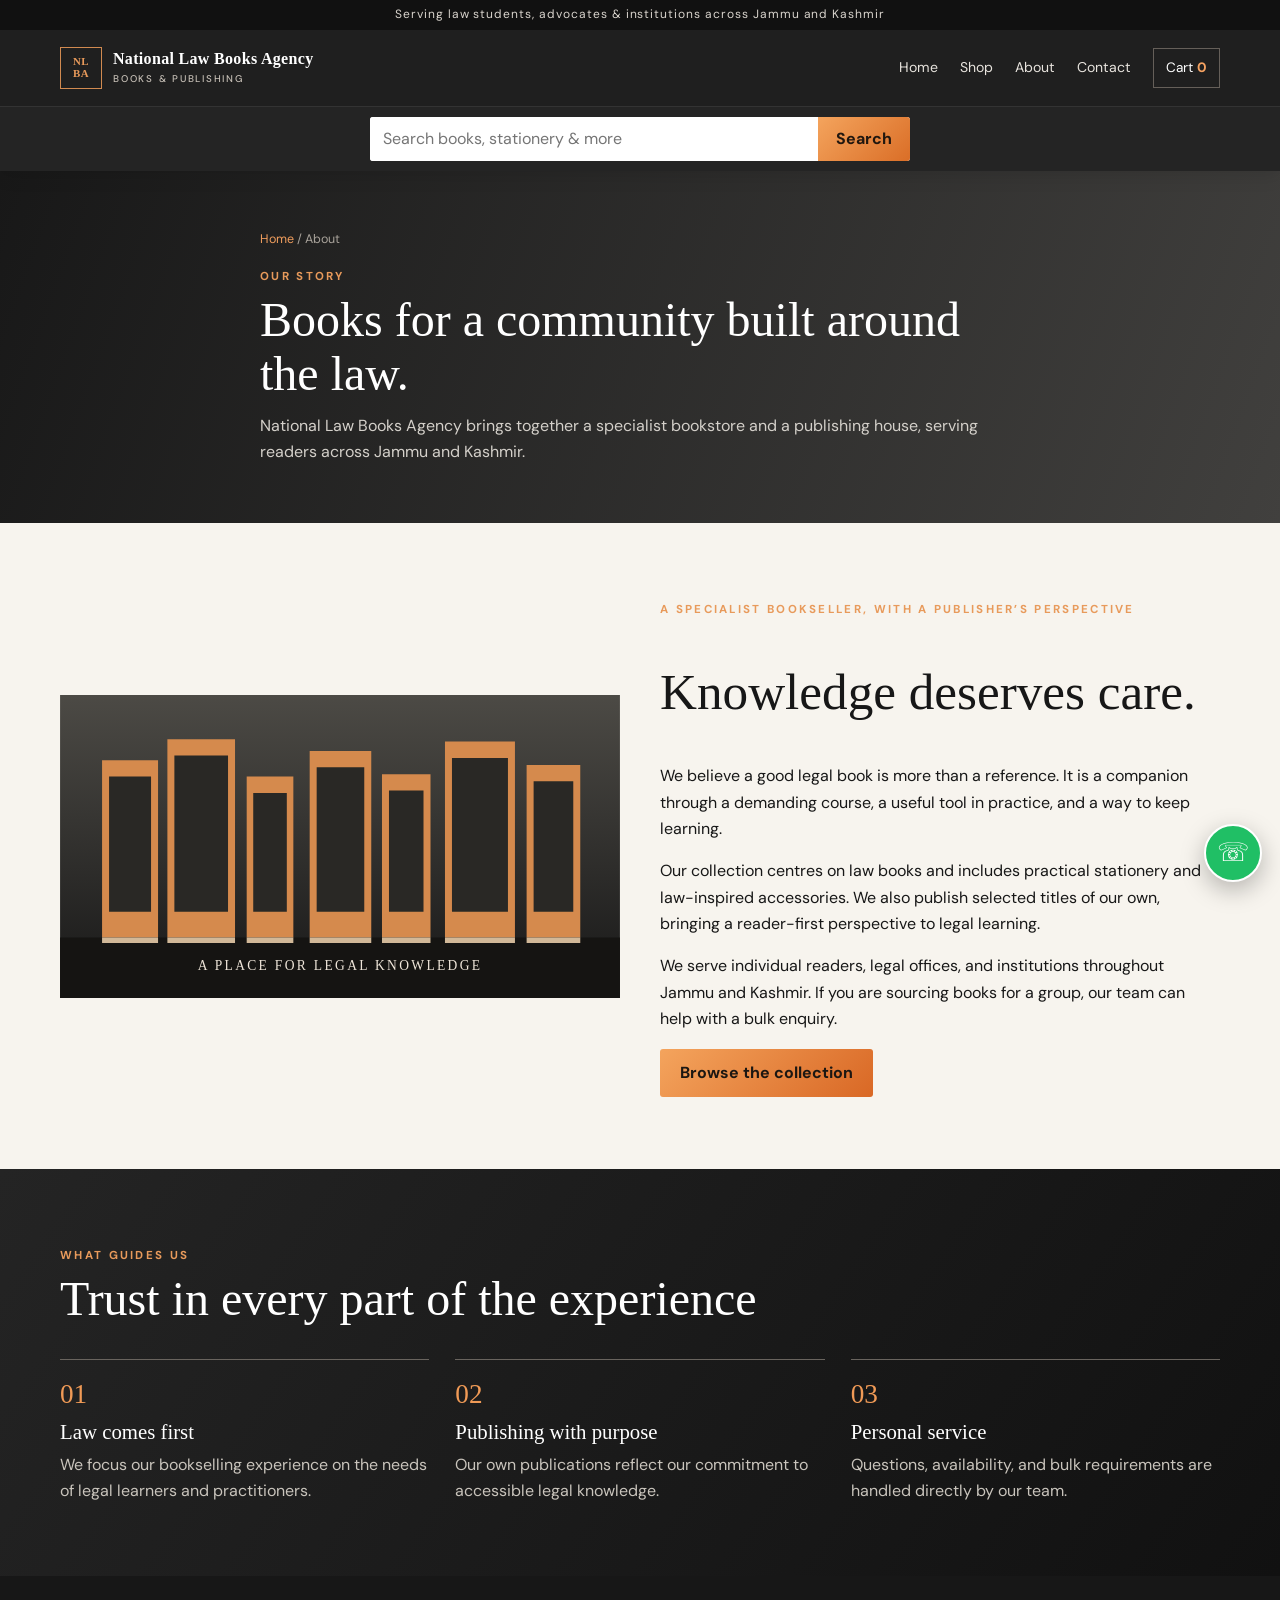
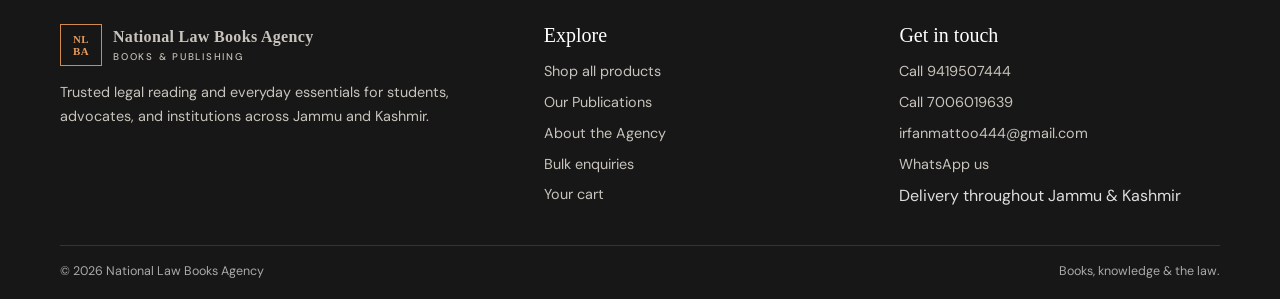
==== about.html @ c714d013 "Initial website commit" ====
<!doctype html><html lang="en"><head><meta charset="utf-8"><meta name="viewport" content="width=device-width,initial-scale=1"><title>About Us | National Law Books Agency</title><meta name="description" content="Learn about National Law Books Agency, a trusted law bookstore and publisher serving students, advocates and institutions in Jammu and Kashmir."><meta property="og:type" content="website"><meta property="og:title" content="About Us | National Law Books Agency"><meta property="og:description" content="A law bookstore and publishing house rooted in service to the legal community of Jammu and Kashmir."><meta property="og:url" content="https://nationallawbooksagency.shop/about.html"><meta property="og:image" content="https://nationallawbooksagency.shop/images/publications-placeholder.svg"><link rel="icon" href="images/mark.svg" type="image/svg+xml"><link rel="preconnect" href="https://fonts.googleapis.com"><link rel="preconnect" href="https://fonts.gstatic.com" crossorigin><link href="https://fonts.googleapis.com/css2?family=DM+Sans:wght@400;500;600;700&display=swap" rel="stylesheet"><link rel="stylesheet" href="css/style.css"><script defer src="js/products.js"></script><script defer src="js/main.js"></script></head><body><a class="skip-link" href="#main">Skip to content</a><header class="site-header"></header><main id="main"><section class="page-hero"><div class="container page-heading"><div class="breadcrumbs"><a href="index.html">Home</a> / About</div><span class="eyebrow">Our story</span><h1>Books for a community built around the law.</h1><p>National Law Books Agency brings together a specialist bookstore and a publishing house, serving readers across Jammu and Kashmir.</p></div></section><section class="section"><div class="container publication-band"><img src="images/library-placeholder.svg" alt="Illustrated law library shelves representing National Law Books Agency" loading="lazy"><div><span class="eyebrow">A specialist bookseller, with a publisher’s perspective</span><h2>Knowledge deserves care.</h2><p>We believe a good legal book is more than a reference. It is a companion through a demanding course, a useful tool in practice, and a way to keep learning.</p><p>Our collection centres on law books and includes practical stationery and law-inspired accessories. We also publish selected titles of our own, bringing a reader-first perspective to legal learning.</p><p>We serve individual readers, legal offices, and institutions throughout Jammu and Kashmir. If you are sourcing books for a group, our team can help with a bulk enquiry.</p><a class="button" href="shop.html">Browse the collection</a></div></div></section><section class="section dark"><div class="container"><div class="section-head"><div><span class="eyebrow">What guides us</span><h2>Trust in every part of the experience</h2></div></div><div class="benefit-grid"><article class="benefit"><span class="number">01</span><h3>Law comes first</h3><p>We focus our bookselling experience on the needs of legal learners and practitioners.</p></article><article class="benefit"><span class="number">02</span><h3>Publishing with purpose</h3><p>Our own publications reflect our commitment to accessible legal knowledge.</p></article><article class="benefit"><span class="number">03</span><h3>Personal service</h3><p>Questions, availability, and bulk requirements are handled directly by our team.</p></article></div></div></section></main><footer class="site-footer"></footer></body></html>
---- css/style.css ----
/* National Law Books Agency — warm, editorial law-library palette */
:root{--ink:#171717;--charcoal:#262626;--mid:#68645e;--paper:#f7f4ee;--white:#fff;--line:#e5ded2;--orange:#e98232;--orange-dark:#c65b1d;--serif:Georgia,'Times New Roman',serif;--sans:'DM Sans',Arial,sans-serif;--shadow:0 14px 38px rgba(32,26,20,.09);--radius:4px}
*{box-sizing:border-box}html{scroll-behavior:smooth}body{margin:0;background:var(--paper);color:var(--ink);font:16px/1.65 var(--sans)}img{max-width:100%;display:block}a{color:inherit;text-decoration:none}button,input,select,textarea{font:inherit}button,a,.button{touch-action:manipulation}.container{width:min(1160px,calc(100% - 36px));margin-inline:auto}.skip-link{position:absolute;left:-999px;top:0}.skip-link:focus{left:10px;z-index:99;background:#fff;padding:10px}.site-header{position:sticky;top:0;z-index:30;background:rgba(24,24,24,.97);color:#fff;box-shadow:0 3px 18px #0002}.topline{background:#111;color:#d9d4cd;font-size:.75rem;letter-spacing:.08em;text-align:center;padding:5px 12px}.nav-wrap{display:flex;align-items:center;gap:22px;min-height:76px}.brand{display:flex;align-items:center;gap:11px;min-width:max-content}.brand-mark{width:42px;height:42px;border:1px solid #d18a50;color:#e89a5b;display:flex;flex-direction:column;align-items:center;justify-content:center;gap:1px;font:700 .68rem/1 var(--serif);letter-spacing:.03em}.brand-name{font:700 1rem/1.15 var(--serif);letter-spacing:.02em}.brand-name small{display:block;font:500 .61rem var(--sans);letter-spacing:.18em;text-transform:uppercase;color:#c5beb5;margin-top:4px}.nav-links{display:flex;align-items:center;gap:22px;margin-left:auto}.nav-links a{font-size:.88rem;color:#e8e4de;transition:color .2s}.nav-links a:hover,.nav-links a[aria-current=page]{color:#f0a05e}.nav-actions{display:flex;gap:12px;align-items:center}.cart-link{border:1px solid #655f59;padding:8px 12px;font-size:.85rem;white-space:nowrap}.cart-count{color:#f6a362;font-weight:700}.menu-toggle{display:none;width:44px;height:44px;background:transparent;border:1px solid #777;color:#fff;font-size:1.4rem}.search-row{background:#242424;padding:10px 0;border-top:1px solid #ffffff12}.search-form{display:flex;max-width:540px;margin:auto;background:#fff;border-radius:3px;overflow:hidden}.search-form input{min-width:0;flex:1;border:0;padding:9px 13px;outline:none}.search-form button{border:0;background:linear-gradient(135deg,#f4a45d,#da6e27);padding:0 18px;font-weight:700;color:#21170f;min-height:44px}.button{min-height:46px;padding:11px 20px;display:inline-flex;justify-content:center;align-items:center;gap:8px;border:0;border-radius:3px;background:linear-gradient(135deg,#f4a45d,#d96825);color:#1c1712;font-weight:700;cursor:pointer;transition:transform .2s,box-shadow .2s,filter .2s}.button:hover{transform:translateY(-2px);box-shadow:0 8px 18px #b45e2c33;filter:saturate(1.08)}.button.secondary{background:transparent;border:1px solid #c9bfb2;color:inherit}.button.dark{background:linear-gradient(135deg,#383838,#171717);color:#fff}.hero{background:linear-gradient(110deg,rgba(15,15,15,.96),rgba(47,45,42,.83)),url('../images/library-placeholder.svg') center/cover;color:#fff;min-height:510px;display:flex;align-items:center}.hero-content{max-width:720px;padding:72px 0}.eyebrow{text-transform:uppercase;letter-spacing:.2em;font-size:.72rem;font-weight:700;color:#e89a5b}.hero h1{font:500 clamp(2.6rem,7vw,5.2rem)/1.04 var(--serif);margin:16px 0 20px;max-width:690px}.hero p{max-width:560px;color:#e1ddd8;font-size:1.05rem}.hero-cta{display:flex;flex-wrap:wrap;gap:12px;margin-top:28px}.hero .secondary{color:#fff;border-color:#ffffff70}.trust-strip{background:#201f1e;color:#eee;display:grid;grid-template-columns:repeat(3,1fr);text-align:center}.trust-strip div{padding:17px 8px;border-right:1px solid #ffffff16;font-size:.82rem;letter-spacing:.04em}.trust-strip strong{display:block;color:#f0a05e;font:500 1.1rem var(--serif)}.section{padding:72px 0}.section.soft{background:#eee9e0}.section.dark{background:linear-gradient(125deg,#242424,#111);color:#fff}.section-head{display:flex;align-items:end;justify-content:space-between;gap:20px;margin-bottom:28px}.section-head h2,.page-heading h1{font:500 clamp(2rem,4vw,3rem)/1.12 var(--serif);margin:5px 0}.section-head p{margin:0;color:var(--mid)}.section.dark .section-head p{color:#c9c4bc}.product-grid{display:grid;grid-template-columns:repeat(4,minmax(0,1fr));gap:20px}.product-card{background:#fff;border:1px solid var(--line);transition:transform .22s,box-shadow .22s;position:relative}.product-card:hover{transform:translateY(-4px);box-shadow:var(--shadow)}.product-card>a{display:block}.product-image{aspect-ratio:4/3;object-fit:cover;width:100%;background:#e8e1d6}.product-info{padding:15px}.product-category{color:#a35a2b;text-transform:uppercase;letter-spacing:.12em;font-size:.66rem;font-weight:700}.product-title{font:500 1.08rem/1.28 var(--serif);margin:6px 0 7px;min-height:2.7em}.product-meta{color:#706b64;font-size:.82rem;min-height:2.5em}.price-row{display:flex;align-items:center;justify-content:space-between;gap:8px;margin-top:12px}.price{font-weight:700;font-size:1.03rem}.add-button{border:0;background:#262626;color:#fff;min-height:44px;padding:8px 12px;cursor:pointer}.add-button:hover{background:#db742c}.publication-band{display:grid;grid-template-columns:1fr 1fr;gap:40px;align-items:center}.publication-band img{width:100%;max-height:350px;object-fit:cover}.publication-band h2{font:500 clamp(2rem,4vw,3.2rem)/1.1 var(--serif)}.benefit-grid{display:grid;grid-template-columns:repeat(3,1fr);gap:26px}.benefit{border-top:1px solid #69645e;padding-top:19px}.benefit .number{color:#f09a56;font:500 1.7rem var(--serif)}.benefit h3{font:500 1.3rem var(--serif);margin:8px 0}.benefit p{color:#c9c4bc;margin:0}.page-hero{background:linear-gradient(110deg,#181818,#41403e);color:white;padding:58px 0}.page-heading{max-width:760px}.page-heading p{color:#d4d0ca;margin:12px 0 0}.breadcrumbs{font-size:.78rem;color:#a9a39b;margin-bottom:12px}.breadcrumbs a{color:#ef9d5d}.shop-tools{display:flex;align-items:center;justify-content:space-between;gap:12px;margin-bottom:24px}.filter-buttons{display:flex;flex-wrap:wrap;gap:8px}.filter-button{min-height:44px;padding:8px 15px;border:1px solid #d5cbbc;background:transparent;cursor:pointer}.filter-button.active,.filter-button:hover{background:#282725;color:white;border-color:#282725}.shop-count{color:var(--mid);font-size:.88rem}.product-detail{display:grid;grid-template-columns:1fr 1fr;gap:48px;align-items:start}.product-detail-image{width:100%;background:#e9e3d9}.detail-copy h1{font:500 clamp(2.1rem,4vw,3.3rem)/1.1 var(--serif);margin:8px 0}.detail-price{font-size:1.45rem;font-weight:700;margin:18px 0}.detail-copy ul{padding-left:20px}.qty-control{display:flex;align-items:center;gap:10px;margin:20px 0}.qty-control input{width:72px;height:46px;padding:8px;border:1px solid var(--line)}.cart-table{width:100%;border-collapse:collapse}.cart-table th,.cart-table td{border-bottom:1px solid var(--line);padding:14px 10px;text-align:left}.cart-product{display:flex;align-items:center;gap:13px;min-width:220px}.cart-product img{width:72px;height:64px;object-fit:cover}.cart-qty{width:72px;padding:9px;border:1px solid var(--line)}.remove-button{border:0;background:none;color:#a34429;text-decoration:underline;cursor:pointer;min-height:44px}.cart-summary{max-width:400px;margin:26px 0 0 auto;background:#fff;padding:22px;border:1px solid var(--line)}.summary-line{display:flex;justify-content:space-between;padding:7px 0}.summary-line.total{border-top:1px solid var(--line);margin-top:8px;padding-top:15px;font-size:1.2rem;font-weight:700}.cart-empty{padding:40px;background:#fff;text-align:center}.form-layout{display:grid;grid-template-columns:1.15fr .85fr;gap:34px}.form-card,.info-card{background:#fff;border:1px solid var(--line);padding:25px}.form-grid{display:grid;grid-template-columns:1fr 1fr;gap:15px}.field{display:flex;flex-direction:column;gap:6px}.field.full{grid-column:1/-1}.field label{font-weight:700;font-size:.87rem}.field input,.field textarea,.field select{min-height:46px;border:1px solid #d8d0c5;padding:10px 12px;background:#fff}.field textarea{min-height:120px;resize:vertical}.field input:focus,.field textarea:focus{outline:2px solid #e9904e}.contact-options{display:grid;gap:11px}.contact-option{border:1px solid var(--line);padding:15px}.contact-option strong{display:block;font:500 1.15rem var(--serif)}.contact-option span{color:var(--mid);font-size:.9rem}.payment-box{border:1px solid #dbcbb7;background:#fbf7f0;padding:18px;margin-top:18px}.payment-box h3{font:500 1.35rem var(--serif);margin:0 0 8px}.upi-id{font-weight:700;color:#9d4d20;word-break:break-word}.qr-placeholder{border:1px dashed #b8aa98;min-height:150px;display:grid;place-items:center;text-align:center;color:#777;margin-top:12px;padding:12px}.notice{padding:13px 15px;background:#f4eadb;border-left:3px solid var(--orange);font-size:.9rem}.site-footer{background:#171717;color:#ddd;padding:48px 0 18px}.footer-grid{display:grid;grid-template-columns:1.4fr 1fr 1fr;gap:35px}.site-footer h3{font:500 1.25rem var(--serif);color:#fff;margin:0 0 13px}.site-footer p,.site-footer a{color:#c8c3bc;font-size:.9rem}.footer-links{display:grid;gap:7px}.footer-contact{display:flex;flex-wrap:wrap;gap:8px}.footer-bottom{border-top:1px solid #ffffff20;margin-top:35px;padding-top:15px;color:#aaa;font-size:.78rem;display:flex;justify-content:space-between;gap:12px}.whatsapp-float{position:fixed;right:18px;bottom:18px;z-index:40;width:58px;height:58px;border-radius:50%;background:#20bf65;color:#fff;display:grid;place-items:center;box-shadow:0 8px 24px #0004;font-size:1.6rem;border:2px solid #fff}.whatsapp-float:hover{transform:translateY(-3px)}.toast{position:fixed;left:50%;bottom:26px;transform:translate(-50%,20px);opacity:0;background:#222;color:#fff;padding:12px 18px;z-index:50;transition:.25s;pointer-events:none}.toast.show{opacity:1;transform:translate(-50%,0)}.no-results{grid-column:1/-1;background:#fff;padding:30px;text-align:center;color:var(--mid)}
@media(max-width:900px){.nav-wrap{gap:12px}.nav-links{gap:12px}.nav-links a{font-size:.82rem}.product-grid{grid-template-columns:repeat(3,minmax(0,1fr))}.product-detail{gap:25px}}
@media(max-width:700px){.container{width:min(100% - 28px,560px)}.topline{font-size:.65rem}.nav-wrap{min-height:66px;justify-content:space-between}.brand-mark{width:38px;height:38px}.brand-name{font-size:.91rem}.menu-toggle{display:block;order:3}.nav-actions{margin-left:auto}.nav-links{display:none;position:absolute;top:100%;left:0;right:0;background:#1d1d1d;padding:8px 18px 18px;box-shadow:0 12px 18px #0003;flex-direction:column;align-items:stretch;gap:0}.nav-links.open{display:flex}.nav-links a{padding:12px 6px;border-top:1px solid #ffffff16;font-size:.95rem}.cart-link{padding:7px 9px}.search-row{padding:8px 0}.hero{min-height:490px}.hero-content{padding:55px 0}.hero h1{font-size:clamp(2.65rem,12vw,4.1rem)}.hero p{font-size:.98rem}.trust-strip{grid-template-columns:1fr}.trust-strip div{padding:11px;border-right:0;border-bottom:1px solid #ffffff16}.section{padding:52px 0}.section-head{align-items:start;flex-direction:column;margin-bottom:20px}.product-grid{grid-template-columns:repeat(2,minmax(0,1fr));gap:12px}.product-info{padding:11px}.product-title{font-size:.97rem;min-height:2.5em}.product-meta{font-size:.75rem}.price-row{align-items:flex-start;flex-direction:column}.add-button{width:100%}.publication-band,.form-layout{grid-template-columns:1fr;gap:24px}.publication-band img{max-height:230px}.benefit-grid{grid-template-columns:1fr;gap:20px}.page-hero{padding:42px 0}.shop-tools{align-items:flex-start;flex-direction:column}.filter-buttons{gap:6px}.filter-button{padding:7px 11px;font-size:.85rem}.product-detail{grid-template-columns:1fr;gap:22px}.detail-copy h1{font-size:2.15rem}.cart-scroll{overflow-x:auto}.cart-table{min-width:640px}.form-card,.info-card{padding:18px}.form-grid{grid-template-columns:1fr}.field.full{grid-column:auto}.footer-grid{grid-template-columns:1fr;gap:24px}.footer-bottom{flex-direction:column}.whatsapp-float{width:54px;height:54px;right:13px;bottom:13px}}
@media(max-width:380px){.brand-name{font-size:.77rem}.brand-name small{font-size:.55rem}.nav-wrap{gap:8px}.product-grid{gap:9px}.product-info{padding:9px}.product-title{font-size:.91rem}.button{padding-inline:14px}}
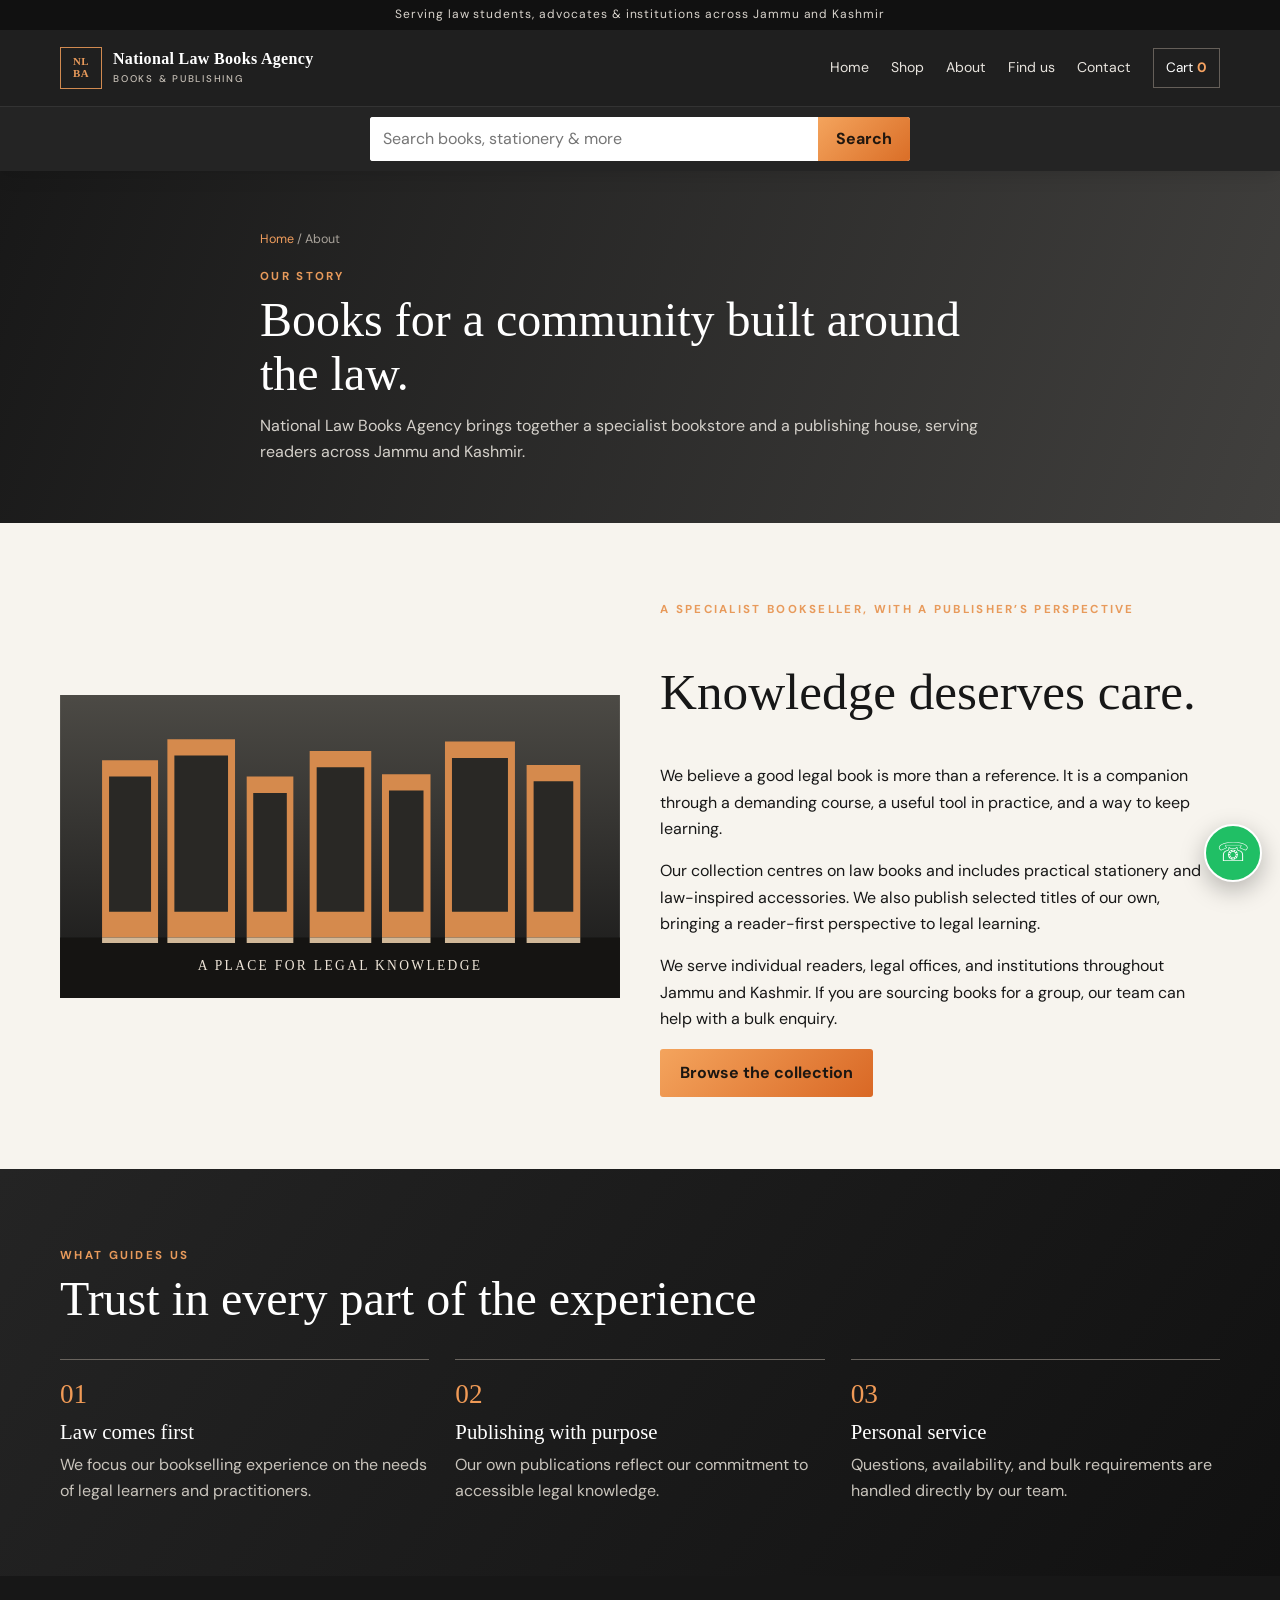
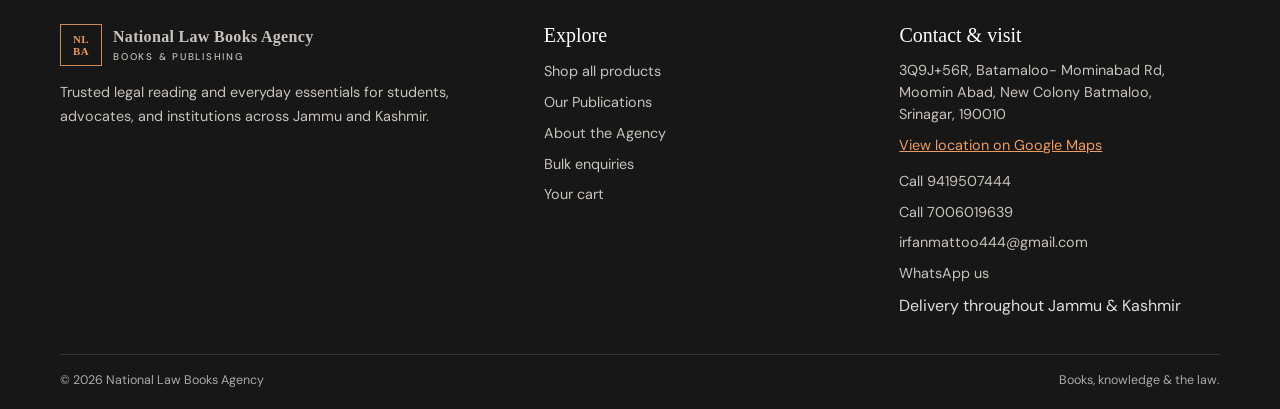
==== commit 18a0edb8: "Add live product search suggestions" ====
--- a/about.html
+++ b/about.html
@@ -1 +1 @@
-<!doctype html><html lang="en"><head><meta charset="utf-8"><meta name="viewport" content="width=device-width,initial-scale=1"><title>About Us | National Law Books Agency</title><meta name="description" content="Learn about National Law Books Agency, a trusted law bookstore and publisher serving students, advocates and institutions in Jammu and Kashmir."><meta property="og:type" content="website"><meta property="og:title" content="About Us | National Law Books Agency"><meta property="og:description" content="A law bookstore and publishing house rooted in service to the legal community of Jammu and Kashmir."><meta property="og:url" content="https://nationallawbooksagency.shop/about.html"><meta property="og:image" content="https://nationallawbooksagency.shop/images/publications-placeholder.svg"><link rel="icon" href="images/mark.svg" type="image/svg+xml"><link rel="preconnect" href="https://fonts.googleapis.com"><link rel="preconnect" href="https://fonts.gstatic.com" crossorigin><link href="https://fonts.googleapis.com/css2?family=DM+Sans:wght@400;500;600;700&display=swap" rel="stylesheet"><link rel="stylesheet" href="css/style.css"><script defer src="js/products.js"></script><script defer src="js/main.js"></script></head><body><a class="skip-link" href="#main">Skip to content</a><header class="site-header"></header><main id="main"><section class="page-hero"><div class="container page-heading"><div class="breadcrumbs"><a href="index.html">Home</a> / About</div><span class="eyebrow">Our story</span><h1>Books for a community built around the law.</h1><p>National Law Books Agency brings together a specialist bookstore and a publishing house, serving readers across Jammu and Kashmir.</p></div></section><section class="section"><div class="container publication-band"><img src="images/library-placeholder.svg" alt="Illustrated law library shelves representing National Law Books Agency" loading="lazy"><div><span class="eyebrow">A specialist bookseller, with a publisher’s perspective</span><h2>Knowledge deserves care.</h2><p>We believe a good legal book is more than a reference. It is a companion through a demanding course, a useful tool in practice, and a way to keep learning.</p><p>Our collection centres on law books and includes practical stationery and law-inspired accessories. We also publish selected titles of our own, bringing a reader-first perspective to legal learning.</p><p>We serve individual readers, legal offices, and institutions throughout Jammu and Kashmir. If you are sourcing books for a group, our team can help with a bulk enquiry.</p><a class="button" href="shop.html">Browse the collection</a></div></div></section><section class="section dark"><div class="container"><div class="section-head"><div><span class="eyebrow">What guides us</span><h2>Trust in every part of the experience</h2></div></div><div class="benefit-grid"><article class="benefit"><span class="number">01</span><h3>Law comes first</h3><p>We focus our bookselling experience on the needs of legal learners and practitioners.</p></article><article class="benefit"><span class="number">02</span><h3>Publishing with purpose</h3><p>Our own publications reflect our commitment to accessible legal knowledge.</p></article><article class="benefit"><span class="number">03</span><h3>Personal service</h3><p>Questions, availability, and bulk requirements are handled directly by our team.</p></article></div></div></section></main><footer class="site-footer"></footer></body></html>
+<!doctype html><html lang="en"><head><meta charset="utf-8"><meta name="viewport" content="width=device-width,initial-scale=1"><title>About Us | National Law Books Agency</title><meta name="description" content="Learn about National Law Books Agency, a trusted law bookstore and publisher serving students, advocates and institutions in Jammu and Kashmir."><meta property="og:type" content="website"><meta property="og:title" content="About Us | National Law Books Agency"><meta property="og:description" content="A law bookstore and publishing house rooted in service to the legal community of Jammu and Kashmir."><meta property="og:url" content="https://nationallawbooksagency.shop/about.html"><meta property="og:image" content="https://nationallawbooksagency.shop/images/publications-placeholder.svg"><link rel="icon" href="images/mark.svg" type="image/svg+xml"><link rel="preconnect" href="https://fonts.googleapis.com"><link rel="preconnect" href="https://fonts.gstatic.com" crossorigin><link href="https://fonts.googleapis.com/css2?family=DM+Sans:wght@400;500;600;700&display=swap" rel="stylesheet"><link rel="stylesheet" href="css/style.css"><script defer src="js/products.js?v=20261029-catalog"></script><script defer src="js/main.js?v=20261029-search"></script></head><body><a class="skip-link" href="#main">Skip to content</a><header class="site-header"></header><main id="main"><section class="page-hero"><div class="container page-heading"><div class="breadcrumbs"><a href="index.html">Home</a> / About</div><span class="eyebrow">Our story</span><h1>Books for a community built around the law.</h1><p>National Law Books Agency brings together a specialist bookstore and a publishing house, serving readers across Jammu and Kashmir.</p></div></section><section class="section"><div class="container publication-band"><img src="images/library-placeholder.svg" alt="Illustrated law library shelves representing National Law Books Agency" loading="lazy"><div><span class="eyebrow">A specialist bookseller, with a publisher’s perspective</span><h2>Knowledge deserves care.</h2><p>We believe a good legal book is more than a reference. It is a companion through a demanding course, a useful tool in practice, and a way to keep learning.</p><p>Our collection centres on law books and includes practical stationery and law-inspired accessories. We also publish selected titles of our own, bringing a reader-first perspective to legal learning.</p><p>We serve individual readers, legal offices, and institutions throughout Jammu and Kashmir. If you are sourcing books for a group, our team can help with a bulk enquiry.</p><a class="button" href="shop.html">Browse the collection</a></div></div></section><section class="section dark"><div class="container"><div class="section-head"><div><span class="eyebrow">What guides us</span><h2>Trust in every part of the experience</h2></div></div><div class="benefit-grid"><article class="benefit"><span class="number">01</span><h3>Law comes first</h3><p>We focus our bookselling experience on the needs of legal learners and practitioners.</p></article><article class="benefit"><span class="number">02</span><h3>Publishing with purpose</h3><p>Our own publications reflect our commitment to accessible legal knowledge.</p></article><article class="benefit"><span class="number">03</span><h3>Personal service</h3><p>Questions, availability, and bulk requirements are handled directly by our team.</p></article></div></div></section></main><footer class="site-footer"></footer></body></html>
--- a/css/style.css
+++ b/css/style.css
@@ -6,3 +6,7 @@
 @media(max-width:380px){.brand-name{font-size:.77rem}.brand-name small{font-size:.55rem}.nav-wrap{gap:8px}.product-grid{gap:9px}.product-info{padding:9px}.product-title{font-size:.91rem}.button{padding-inline:14px}}
 
 
+
+.footer-address{display:block;font-style:normal;color:#c8c3bc;font-size:.9rem;line-height:1.5;margin:0 0 7px;max-width:300px}.footer-directions{display:inline-block;color:#ef9d5d!important;font-size:.85rem;text-decoration:underline;margin-bottom:12px}
+.shop-pagination{display:flex;justify-content:center;align-items:center;gap:16px;margin:28px 0 12px;color:var(--mid);font-size:.9rem}.page-button{min-height:44px;padding:8px 16px;border:1px solid #d5cbbc;background:#fff;color:#262626;cursor:pointer}.page-button:hover:not(:disabled){background:#282725;color:#fff}.page-button:disabled{opacity:.45;cursor:not-allowed}.catalogue-note{margin-top:18px;color:var(--mid);font-size:.9rem}
+.search-form{position:relative;overflow:visible}.search-form input{border-radius:3px 0 0 3px}.search-form button{border-radius:0 3px 3px 0}.search-suggestions{position:absolute;top:calc(100% + 5px);left:0;right:0;z-index:35;max-height:min(65vh,360px);overflow-y:auto;background:#fff;color:#252321;border:1px solid #d7cdbf;border-radius:3px;box-shadow:0 12px 28px #0004}.search-suggestion{display:grid;grid-template-columns:minmax(0,1fr) auto;gap:2px 14px;align-items:center;padding:10px 14px;border-bottom:1px solid #eee8df;min-height:58px}.search-suggestion:hover,.search-suggestion:focus,.search-suggestion.is-active,.search-suggestion-more:hover,.search-suggestion-more:focus,.search-suggestion-more.is-active{background:#f5efe7;outline:none}.search-suggestion strong{font:500 1rem/1.25 var(--serif);overflow:hidden;text-overflow:ellipsis;white-space:nowrap}.search-suggestion span{grid-column:1;color:#746c61;font-size:.78rem;overflow:hidden;text-overflow:ellipsis;white-space:nowrap}.search-suggestion b{grid-column:2;grid-row:1/3;color:#292725;font-size:.9rem;white-space:nowrap}.search-suggestion-more{display:block;padding:12px 14px;color:#984d24;font-weight:700;min-height:46px}.search-suggestion-empty{padding:12px 14px;color:#746c61;font-size:.88rem}
